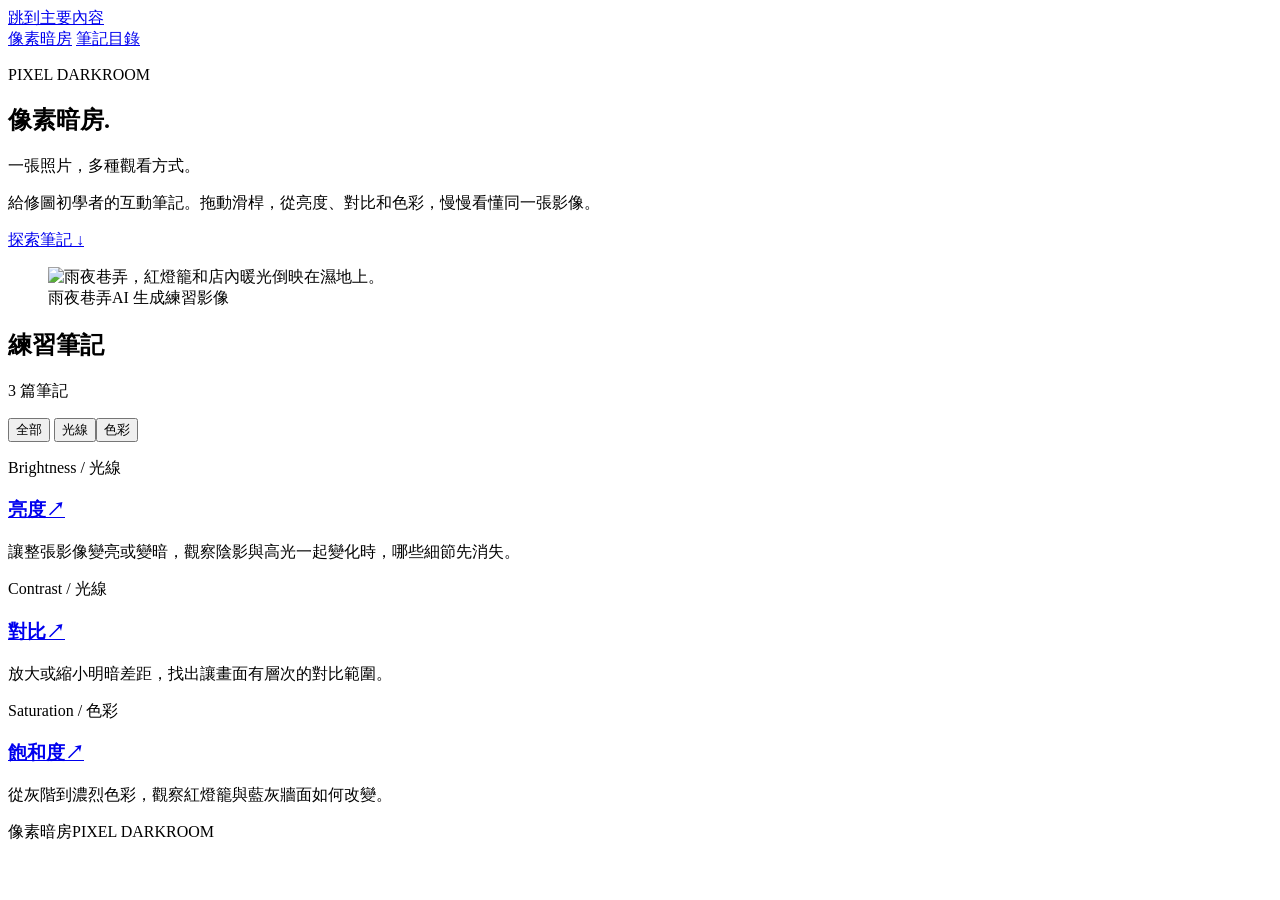
==== docs/index.html @ 0430e25e "Add the Pages entry point" ====
<!doctype html>
<html lang="zh-Hant">
<head>
  <meta charset="utf-8">
  <meta name="viewport" content="width=device-width, initial-scale=1">
  <meta name="description" content="給修圖初學者的互動筆記。">
  <meta name="theme-color" content="#11100f">
  <title>像素暗房｜影像練習筆記</title>
  <link rel="stylesheet" href="./assets/style.css">
  <script defer src="./assets/app.js"></script>
</head>
<body>
  <a class="skip" href="#main">跳到主要內容</a>
  <header class="site-header"><div class="wrap bar">
    <a class="brand" href="./index.html"><span class="brand-mark" aria-hidden="true"></span>像素暗房</a>
    <a class="muted header-link" href="./index.html#notes">筆記目錄</a>
  </div></header>
  <main id="main" class="wrap">
    <section class="hero">
      <div class="hero-copy">
        <p class="eyebrow mono">PIXEL DARKROOM</p>
        <h1>像素暗房<span>.</span></h1>
        <p class="intro">一張照片，多種觀看方式。</p>
        <p class="description">給修圖初學者的互動筆記。拖動滑桿，從亮度、對比和色彩，慢慢看懂同一張影像。</p>
        <a class="primary" href="#notes">探索筆記 <span aria-hidden="true">↓</span></a>
      </div>
      <figure class="hero-photo">
        <img src="./assets/rainy-alley.jpg" alt="雨夜巷弄，紅燈籠和店內暖光倒映在濕地上。" width="1536" height="1024">
        <figcaption><span>雨夜巷弄</span><span>AI 生成練習影像</span></figcaption>
      </figure>
    </section>
    <section id="notes" class="catalog" aria-labelledby="catalog-title">
      <div class="catalog-head">
        <h2 id="catalog-title">練習筆記</h2>
        <p id="result-count" aria-live="polite">3 篇筆記</p>
      </div>
      <div class="filters" role="group" aria-label="筆記分類">
        <button type="button" data-category-filter="" aria-pressed="true">全部</button>
        <button type="button" data-category-filter="光線" aria-pressed="false">光線</button><button type="button" data-category-filter="色彩" aria-pressed="false">色彩</button>
      </div>
      <div class="card-grid">
        <article class="card" data-category="光線">
          <p class="eyebrow mono">Brightness <span> / </span> 光線</p>
          <h3><a href="./notes/brightness/index.html">亮度<span aria-hidden="true">↗</span></a></h3>
          <p class="description">讓整張影像變亮或變暗，觀察陰影與高光一起變化時，哪些細節先消失。</p>
        </article><article class="card" data-category="光線">
          <p class="eyebrow mono">Contrast <span> / </span> 光線</p>
          <h3><a href="./notes/contrast/index.html">對比<span aria-hidden="true">↗</span></a></h3>
          <p class="description">放大或縮小明暗差距，找出讓畫面有層次的對比範圍。</p>
        </article><article class="card" data-category="色彩">
          <p class="eyebrow mono">Saturation <span> / </span> 色彩</p>
          <h3><a href="./notes/color-saturation/index.html">飽和度<span aria-hidden="true">↗</span></a></h3>
          <p class="description">從灰階到濃烈色彩，觀察紅燈籠與藍灰牆面如何改變。</p>
        </article>
      </div>
    </section></main>
  <footer class="site-footer"><div class="wrap bar"><span>像素暗房</span><span class="mono">PIXEL DARKROOM</span></div></footer>
</body>
</html>
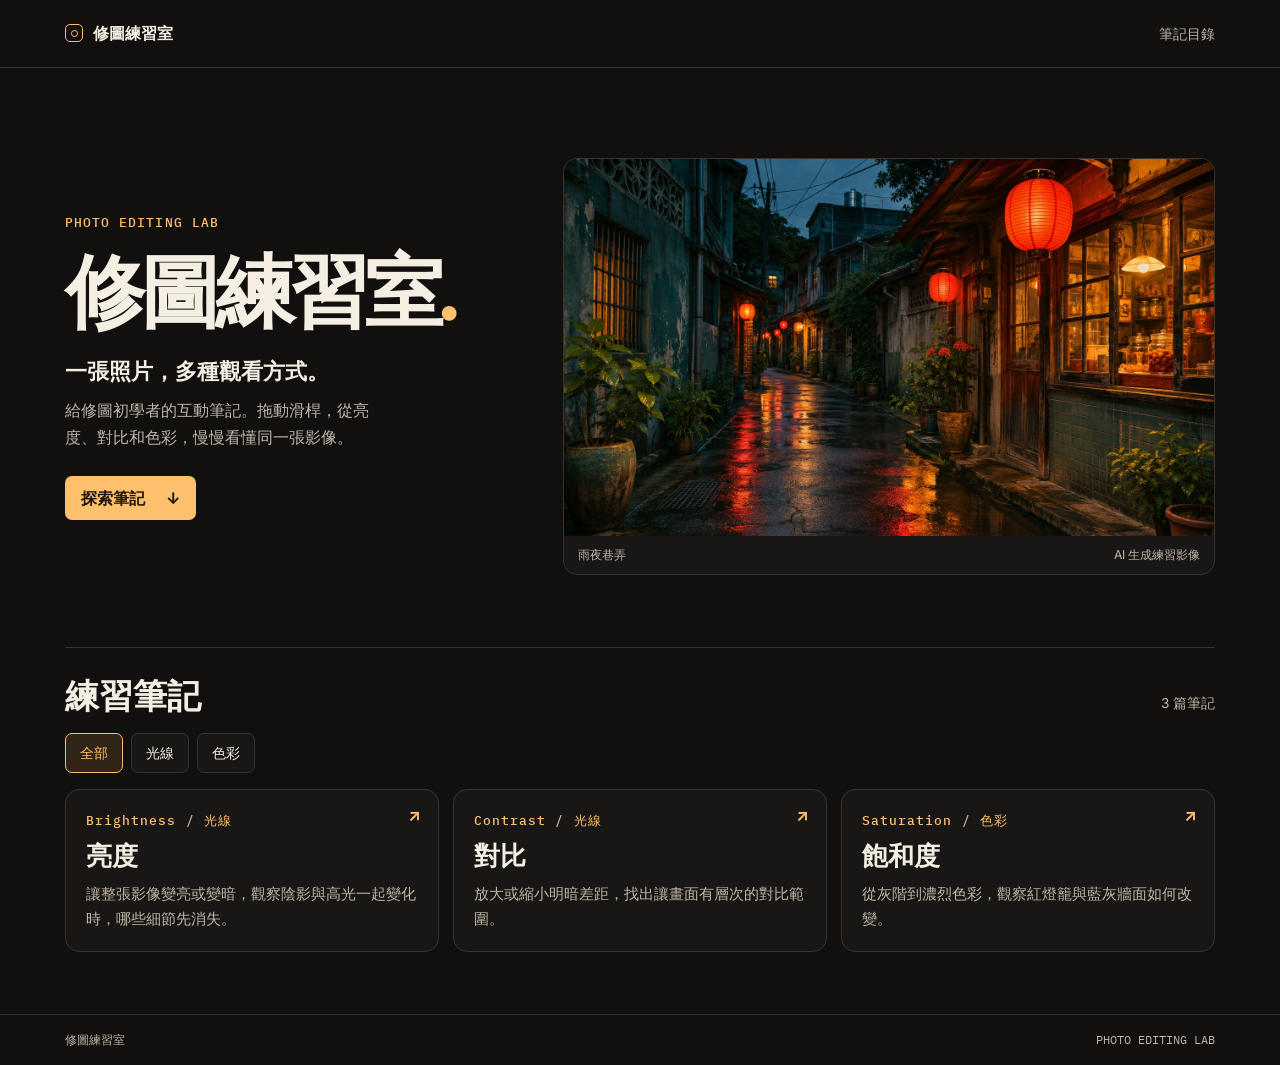
==== commit 126534bb: "Rename project to Photo Editing Lab" ====
--- a/docs/index.html
+++ b/docs/index.html
@@ -5,21 +5,21 @@
   <meta name="viewport" content="width=device-width, initial-scale=1">
   <meta name="description" content="給修圖初學者的互動筆記。">
   <meta name="theme-color" content="#11100f">
-  <title>像素暗房｜影像練習筆記</title>
+  <title>修圖練習室｜影像練習筆記</title>
   <link rel="stylesheet" href="./assets/style.css">
   <script defer src="./assets/app.js"></script>
 </head>
 <body>
   <a class="skip" href="#main">跳到主要內容</a>
   <header class="site-header"><div class="wrap bar">
-    <a class="brand" href="./index.html"><span class="brand-mark" aria-hidden="true"></span>像素暗房</a>
+    <a class="brand" href="./index.html"><span class="brand-mark" aria-hidden="true"></span>修圖練習室</a>
     <a class="muted header-link" href="./index.html#notes">筆記目錄</a>
   </div></header>
   <main id="main" class="wrap">
     <section class="hero">
       <div class="hero-copy">
-        <p class="eyebrow mono">PIXEL DARKROOM</p>
-        <h1>像素暗房<span>.</span></h1>
+        <p class="eyebrow mono">PHOTO EDITING LAB</p>
+        <h1>修圖練習室<span>.</span></h1>
         <p class="intro">一張照片，多種觀看方式。</p>
         <p class="description">給修圖初學者的互動筆記。拖動滑桿，從亮度、對比和色彩，慢慢看懂同一張影像。</p>
         <a class="primary" href="#notes">探索筆記 <span aria-hidden="true">↓</span></a>
@@ -54,6 +54,6 @@
         </article>
       </div>
     </section></main>
-  <footer class="site-footer"><div class="wrap bar"><span>像素暗房</span><span class="mono">PIXEL DARKROOM</span></div></footer>
+  <footer class="site-footer"><div class="wrap bar"><span>修圖練習室</span><span class="mono">PHOTO EDITING LAB</span></div></footer>
 </body>
 </html>
--- a/docs/assets/style.css
+++ b/docs/assets/style.css
@@ -0,0 +1,97 @@
+@import url('https://fonts.googleapis.com/css2?family=IBM+Plex+Mono:wght@400;500&family=Inter:wght@400;500;600;700;800&display=swap');
+
+:root {
+  color-scheme: dark;
+  --bg: #11100f;
+  --panel: #191715;
+  --panel-hover: #201c18;
+  --ink: #f4eee3;
+  --muted: #c0b5a6;
+  --accent: #ffc06d;
+  --line: #3b332b;
+  --radius: 14px;
+  --space: clamp(18px, 3vw, 38px);
+  font-family: Inter, "Noto Sans TC", "Microsoft JhengHei", sans-serif;
+}
+
+*, *::before, *::after { box-sizing: border-box; }
+[hidden] { display: none !important; }
+body { margin: 0; background: var(--bg); color: var(--ink); line-height: 1.65; }
+a { color: inherit; text-decoration: none; }
+img { display: block; width: 100%; height: auto; }
+figure, p, h1, h2, h3 { margin: 0; }
+button, input { font: inherit; }
+button { cursor: pointer; }
+:focus-visible { outline: 3px solid var(--accent); outline-offset: 4px; }
+.wrap { width: min(1150px, calc(100% - var(--space) * 2)); margin-inline: auto; }
+.bar { display: flex; align-items: center; justify-content: space-between; gap: 12px; }
+.mono { font-family: "IBM Plex Mono", "Microsoft JhengHei", monospace; }
+.muted, .description { color: var(--muted); }
+.skip { position: fixed; top: 8px; left: 8px; padding: 8px 14px; background: var(--bg); transform: translateY(-180%); z-index: 5; }
+.skip:focus { transform: none; }
+
+.site-header { border-bottom: 1px solid var(--line); }
+.site-header .bar { min-height: 67px; }
+.brand { display: inline-flex; gap: 10px; align-items: center; font-weight: 800; }
+.brand-mark { width: 18px; height: 18px; border: 1.5px solid var(--accent); border-radius: 5px; display: grid; place-items: center; }
+.brand-mark::after { content: ""; width: 7px; height: 7px; border: 1.5px solid var(--accent); border-radius: 50%; }
+.header-link { font-size: .9rem; }
+.header-link:hover, .back:hover { color: var(--accent); }
+
+.hero { display: grid; grid-template-columns: .8fr 1.2fr; gap: clamp(28px, 5vw, 75px); padding-block: clamp(38px, 7vw, 92px) clamp(32px, 6vw, 72px); align-items: center; }
+.hero h1 { font-size: clamp(3.25rem, 6.25vw, 5.65rem); line-height: 1.12; font-weight: 800; letter-spacing: -.065em; margin-block: 12px 18px; }
+.hero h1 span { color: var(--accent); }
+.eyebrow { color: var(--accent); font-size: .82rem; font-weight: 500; letter-spacing: .08em; }
+.intro { font-size: clamp(1.05rem, 2vw, 1.35rem); font-weight: 700; margin-bottom: 8px; }
+.hero .description { max-width: 31ch; }
+.primary { display: inline-flex; align-items: center; gap: 21px; margin-top: 26px; padding: 9px 16px; border-radius: 7px; color: #211509; background: var(--accent); font-weight: 700; }
+.primary:hover { background: #ffdaaa; }
+figure { overflow: hidden; background: var(--panel); border: 1px solid var(--line); border-radius: var(--radius); }
+.hero-photo img { aspect-ratio: 1.72; object-fit: cover; }
+figcaption { display: flex; flex-wrap: wrap; justify-content: space-between; gap: 4px 15px; padding: 9px 14px; color: var(--muted); font-size: .76rem; }
+
+.catalog { padding-block: 26px 62px; border-top: 1px solid var(--line); }
+.catalog-head { display: flex; align-items: baseline; justify-content: space-between; gap: 14px; }
+.catalog-head h2 { font-size: clamp(1.6rem, 3vw, 2.15rem); line-height: 1.25; }
+#result-count { color: var(--muted); font-size: .85rem; }
+.filters { display: flex; flex-wrap: wrap; gap: 8px; margin-block: 16px; }
+.filters button, [data-reset] { border: 1px solid var(--line); border-radius: 7px; background: var(--panel); color: var(--ink); padding: 7px 14px; font-size: .9rem; }
+.filters button:hover, [data-reset]:hover { border-color: var(--accent); }
+.filters button[aria-pressed="true"] { color: var(--accent); border-color: var(--accent); background: #302416; }
+.card-grid { display: grid; grid-template-columns: repeat(3, minmax(0, 1fr)); gap: 14px; }
+.card { position: relative; min-width: 0; padding: 20px; background: var(--panel); border: 1px solid var(--line); border-radius: var(--radius); }
+.card:hover, .card:focus-within { background: var(--panel-hover); border-color: var(--accent); }
+.card .eyebrow span { color: var(--muted); }
+.card h3 { font-size: 1.6rem; line-height: 1.3; margin-block: 7px 10px; }
+.card h3 span { position: absolute; top: 15px; right: 17px; color: var(--accent); font-size: 1.05rem; }
+.card a::after { content: ""; position: absolute; inset: 0; }
+.card .description { font-size: .93rem; }
+.site-footer { border-top: 1px solid var(--line); color: var(--muted); font-size: .75rem; padding-block: 15px; }
+
+.back { display: inline-block; margin-top: 26px; color: var(--muted); font-size: .9rem; }
+.article-header { margin-block: 16px 24px; }
+.article-header h1 { font-size: clamp(2.7rem, 5.5vw, 4.1rem); line-height: 1.13; margin-block: 5px 12px; }
+.lab { display: grid; grid-template-columns: 1.7fr 1fr; gap: 16px; align-items: start; }
+.controls { background: var(--panel); padding: var(--space); border: 1px solid var(--line); border-radius: var(--radius); }
+.controls h2, .reading h2 { font-size: 1.2rem; }
+.slider-line { display: flex; justify-content: space-between; align-items: center; gap: 12px; margin-top: 24px; }
+output { font-variant-numeric: tabular-nums; color: var(--accent); }
+input[type="range"] { display: block; width: 100%; margin: 8px 0; min-height: 32px; accent-color: var(--accent); }
+.baseline { font-size: .82rem; margin-bottom: 16px; }
+.reading { display: grid; gap: 24px; max-width: 72ch; margin-block: 34px; }
+.reading h2 { margin-bottom: 6px; }
+.reading ol { margin-block: 0; padding-inline-start: 1.5em; }
+.reading li + li { margin-top: 7px; }
+.takeaway { border-left: 3px solid var(--accent); background: var(--panel); padding: 15px 18px; }
+.adjacent { border-top: 1px solid var(--line); padding-block: 20px 40px; display: flex; justify-content: space-between; gap: 12px; }
+.adjacent a { display: grid; gap: 4px; font-weight: 700; }
+.adjacent a:last-child { text-align: right; }
+.adjacent small { color: var(--accent); font-weight: 500; }
+
+@media (max-width: 740px) {
+  .hero, .card-grid, .lab { grid-template-columns: 1fr; }
+  .hero .description { max-width: 45ch; }
+  .catalog { padding-bottom: 35px; }
+  .hero-photo img { aspect-ratio: 1.5; }
+}
+
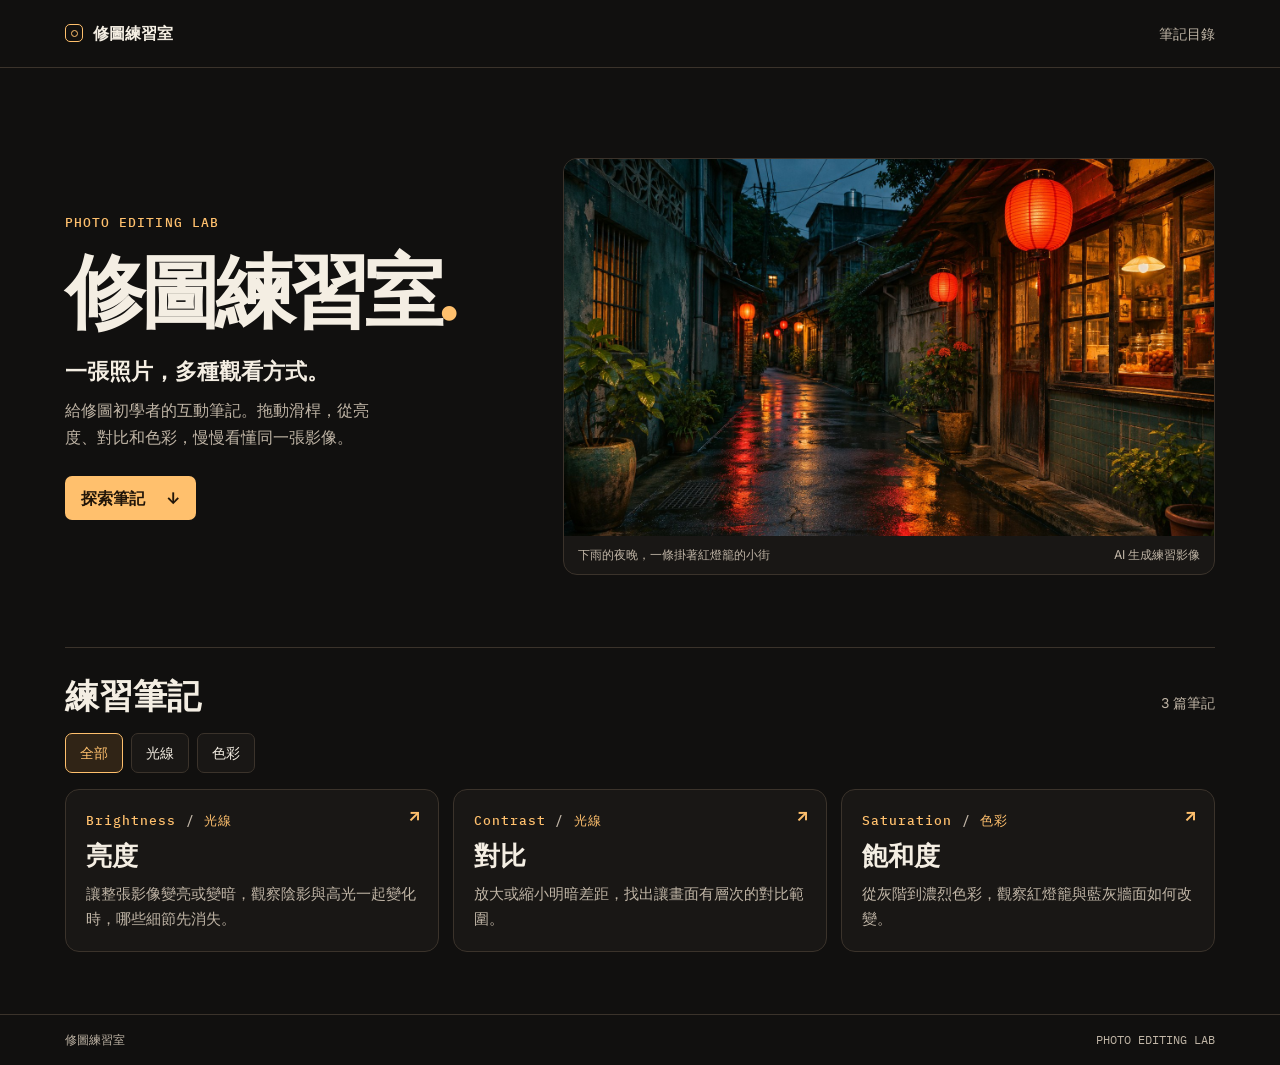
==== commit fb75b61b: "Use plain language for the practice photo caption" ====
--- a/docs/index.html
+++ b/docs/index.html
@@ -25,8 +25,8 @@
         <a class="primary" href="#notes">探索筆記 <span aria-hidden="true">↓</span></a>
       </div>
       <figure class="hero-photo">
-        <img src="./assets/rainy-alley.jpg" alt="雨夜巷弄，紅燈籠和店內暖光倒映在濕地上。" width="1536" height="1024">
-        <figcaption><span>雨夜巷弄</span><span>AI 生成練習影像</span></figcaption>
+        <img src="./assets/rainy-alley.jpg" alt="下雨的夜晚，紅燈籠和店裡的燈光倒映在小街的路面上。" width="1536" height="1024">
+        <figcaption><span>下雨的夜晚，一條掛著紅燈籠的小街</span><span>AI 生成練習影像</span></figcaption>
       </figure>
     </section>
     <section id="notes" class="catalog" aria-labelledby="catalog-title">
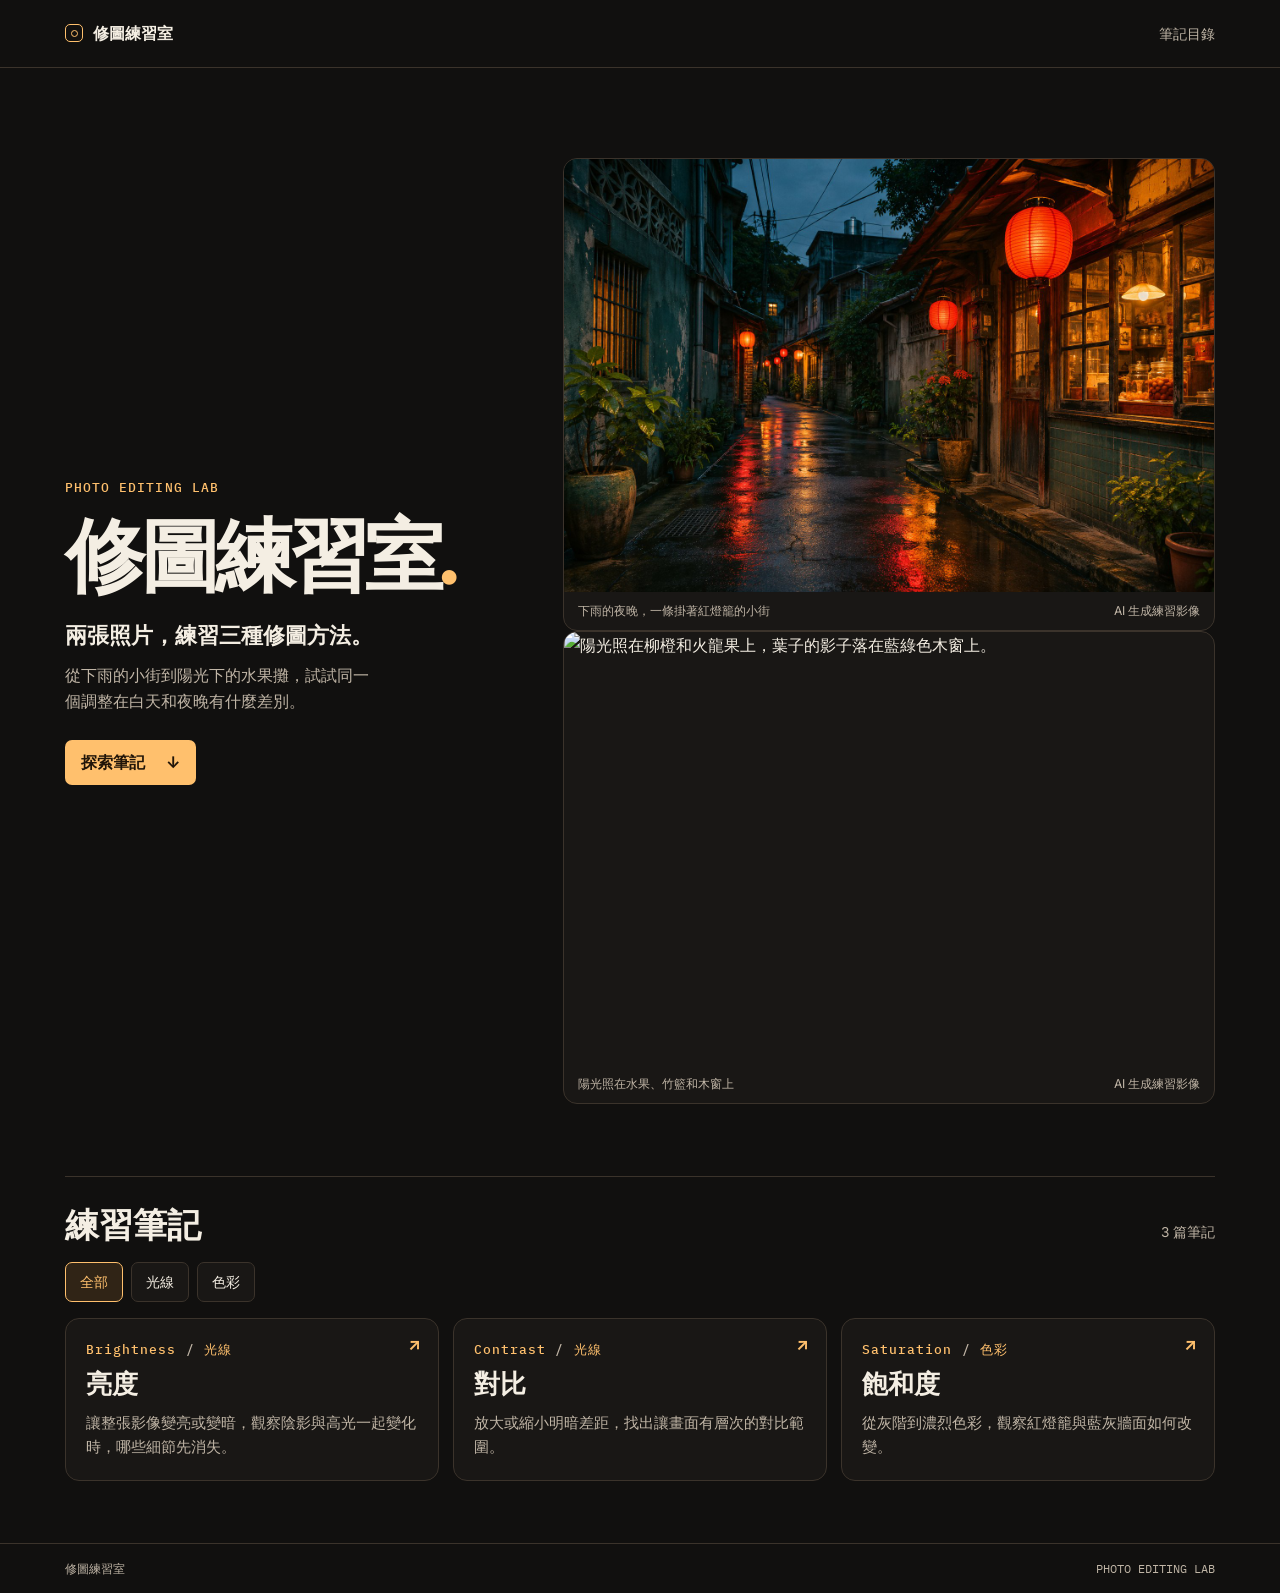
==== commit 25519f88: "Add a daytime photo to the practice lab" ====
--- a/docs/index.html
+++ b/docs/index.html
@@ -20,14 +20,19 @@
       <div class="hero-copy">
         <p class="eyebrow mono">PHOTO EDITING LAB</p>
         <h1>修圖練習室<span>.</span></h1>
-        <p class="intro">一張照片，多種觀看方式。</p>
-        <p class="description">給修圖初學者的互動筆記。拖動滑桿，從亮度、對比和色彩，慢慢看懂同一張影像。</p>
+        <p class="intro">兩張照片，練習三種修圖方法。</p>
+        <p class="description">從下雨的小街到陽光下的水果攤，試試同一個調整在白天和夜晚有什麼差別。</p>
         <a class="primary" href="#notes">探索筆記 <span aria-hidden="true">↓</span></a>
       </div>
-      <figure class="hero-photo">
-        <img src="./assets/rainy-alley.jpg" alt="下雨的夜晚，紅燈籠和店裡的燈光倒映在小街的路面上。" width="1536" height="1024">
-        <figcaption><span>下雨的夜晚，一條掛著紅燈籠的小街</span><span>AI 生成練習影像</span></figcaption>
-      </figure>
+      <div class="hero-photos">
+        <figure>
+    <img src="./assets/rainy-alley.jpg" alt="下雨的夜晚，紅燈籠和店裡的燈光倒映在小街的路面上。" width="1536" height="1024">
+    <figcaption><span>下雨的夜晚，一條掛著紅燈籠的小街</span><span>AI 生成練習影像</span></figcaption>
+  </figure><figure>
+    <img src="./assets/sunny-fruit-stall.jpg" alt="陽光照在柳橙和火龍果上，葉子的影子落在藍綠色木窗上。" width="1536" height="1024">
+    <figcaption><span>陽光照在水果、竹籃和木窗上</span><span>AI 生成練習影像</span></figcaption>
+  </figure>
+      </div>
     </section>
     <section id="notes" class="catalog" aria-labelledby="catalog-title">
       <div class="catalog-head">
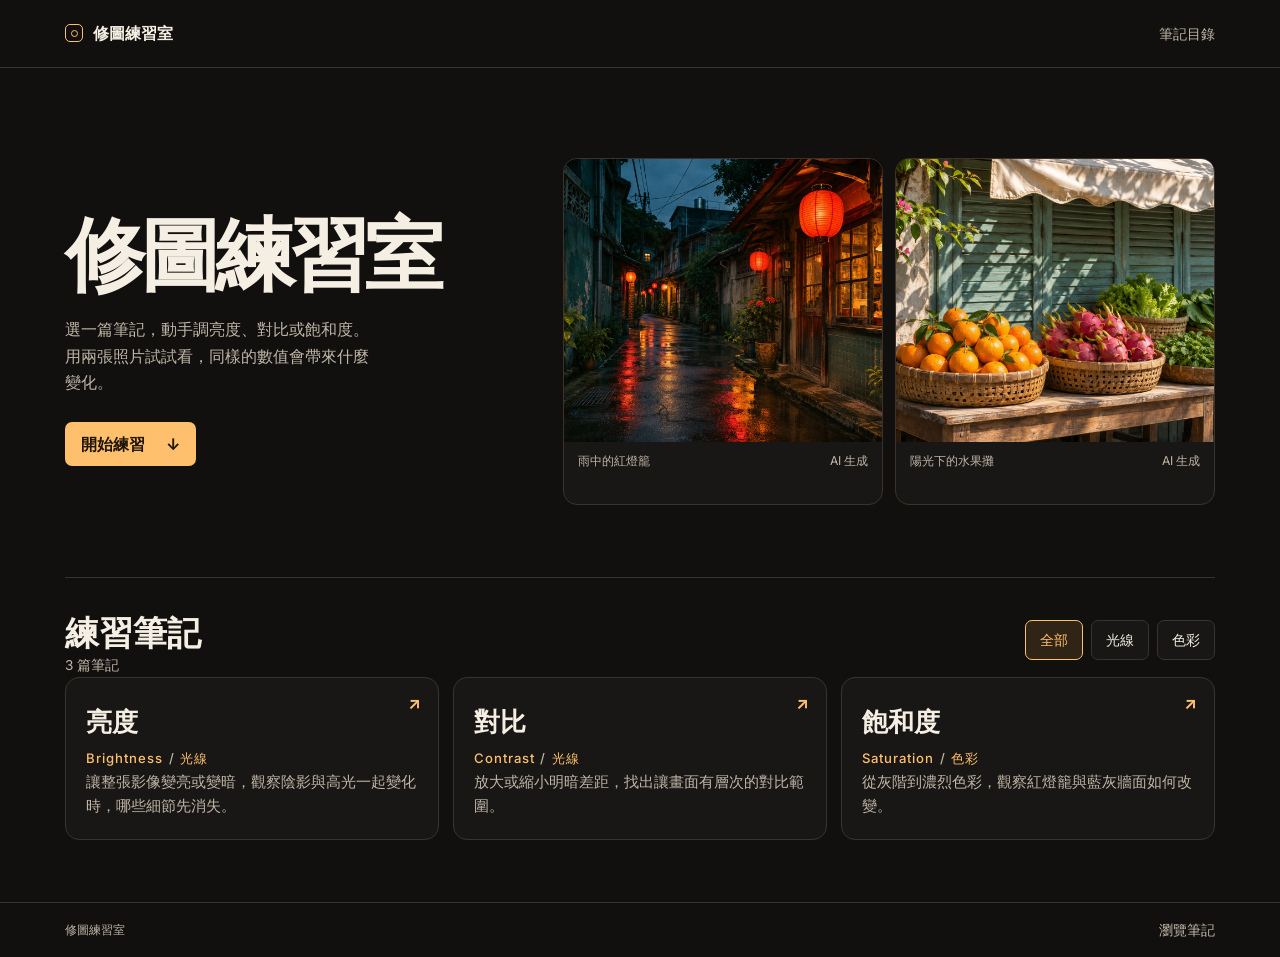
==== commit d21fdcec: "Simplify the site layout and practice controls" ====
--- a/docs/index.html
+++ b/docs/index.html
@@ -4,7 +4,7 @@
   <meta charset="utf-8">
   <meta name="viewport" content="width=device-width, initial-scale=1">
   <meta name="description" content="給修圖初學者的互動筆記。">
-  <meta name="theme-color" content="#11100f">
+  <meta name="theme-color" content="#f8f7f3">
   <title>修圖練習室｜影像練習筆記</title>
   <link rel="stylesheet" href="./assets/style.css">
   <script defer src="./assets/app.js"></script>
@@ -18,47 +18,47 @@
   <main id="main" class="wrap">
     <section class="hero">
       <div class="hero-copy">
-        <p class="eyebrow mono">PHOTO EDITING LAB</p>
-        <h1>修圖練習室<span>.</span></h1>
-        <p class="intro">兩張照片，練習三種修圖方法。</p>
-        <p class="description">從下雨的小街到陽光下的水果攤，試試同一個調整在白天和夜晚有什麼差別。</p>
-        <a class="primary" href="#notes">探索筆記 <span aria-hidden="true">↓</span></a>
+        <h1>修圖練習室</h1>
+        <p class="description">選一篇筆記，動手調亮度、對比或飽和度。用兩張照片試試看，同樣的數值會帶來什麼變化。</p>
+        <a class="primary" href="#notes">開始練習 <span aria-hidden="true">↓</span></a>
       </div>
       <div class="hero-photos">
         <figure>
     <img src="./assets/rainy-alley.jpg" alt="下雨的夜晚，紅燈籠和店裡的燈光倒映在小街的路面上。" width="1536" height="1024">
-    <figcaption><span>下雨的夜晚，一條掛著紅燈籠的小街</span><span>AI 生成練習影像</span></figcaption>
+    <figcaption><span>雨中的紅燈籠</span><span>AI 生成</span></figcaption>
   </figure><figure>
     <img src="./assets/sunny-fruit-stall.jpg" alt="陽光照在柳橙和火龍果上，葉子的影子落在藍綠色木窗上。" width="1536" height="1024">
-    <figcaption><span>陽光照在水果、竹籃和木窗上</span><span>AI 生成練習影像</span></figcaption>
+    <figcaption><span>陽光下的水果攤</span><span>AI 生成</span></figcaption>
   </figure>
       </div>
     </section>
     <section id="notes" class="catalog" aria-labelledby="catalog-title">
       <div class="catalog-head">
-        <h2 id="catalog-title">練習筆記</h2>
-        <p id="result-count" aria-live="polite">3 篇筆記</p>
-      </div>
-      <div class="filters" role="group" aria-label="筆記分類">
-        <button type="button" data-category-filter="" aria-pressed="true">全部</button>
-        <button type="button" data-category-filter="光線" aria-pressed="false">光線</button><button type="button" data-category-filter="色彩" aria-pressed="false">色彩</button>
+        <div class="catalog-title">
+          <h2 id="catalog-title">練習筆記</h2>
+          <p id="result-count" aria-live="polite">3 篇筆記</p>
+        </div>
+        <div class="filters" role="group" aria-label="筆記分類">
+          <button type="button" data-category-filter="" aria-pressed="true">全部</button>
+          <button type="button" data-category-filter="光線" aria-pressed="false">光線</button><button type="button" data-category-filter="色彩" aria-pressed="false">色彩</button>
+        </div>
       </div>
       <div class="card-grid">
         <article class="card" data-category="光線">
-          <p class="eyebrow mono">Brightness <span> / </span> 光線</p>
           <h3><a href="./notes/brightness/index.html">亮度<span aria-hidden="true">↗</span></a></h3>
+          <p class="eyebrow">Brightness <span> / </span> 光線</p>
           <p class="description">讓整張影像變亮或變暗，觀察陰影與高光一起變化時，哪些細節先消失。</p>
         </article><article class="card" data-category="光線">
-          <p class="eyebrow mono">Contrast <span> / </span> 光線</p>
           <h3><a href="./notes/contrast/index.html">對比<span aria-hidden="true">↗</span></a></h3>
+          <p class="eyebrow">Contrast <span> / </span> 光線</p>
           <p class="description">放大或縮小明暗差距，找出讓畫面有層次的對比範圍。</p>
         </article><article class="card" data-category="色彩">
-          <p class="eyebrow mono">Saturation <span> / </span> 色彩</p>
           <h3><a href="./notes/color-saturation/index.html">飽和度<span aria-hidden="true">↗</span></a></h3>
+          <p class="eyebrow">Saturation <span> / </span> 色彩</p>
           <p class="description">從灰階到濃烈色彩，觀察紅燈籠與藍灰牆面如何改變。</p>
         </article>
       </div>
     </section></main>
-  <footer class="site-footer"><div class="wrap bar"><span>修圖練習室</span><span class="mono">PHOTO EDITING LAB</span></div></footer>
+  <footer class="site-footer"><div class="wrap bar"><span>修圖練習室</span><a class="header-link" href="./index.html#notes">瀏覽筆記</a></div></footer>
 </body>
 </html>
--- a/docs/assets/style.css
+++ b/docs/assets/style.css
@@ -47,7 +47,10 @@
 .primary { display: inline-flex; align-items: center; gap: 21px; margin-top: 26px; padding: 9px 16px; border-radius: 7px; color: #211509; background: var(--accent); font-weight: 700; }
 .primary:hover { background: #ffdaaa; }
 figure { overflow: hidden; background: var(--panel); border: 1px solid var(--line); border-radius: var(--radius); }
-.hero-photo img { aspect-ratio: 1.72; object-fit: cover; }
+.hero-photos { display: grid; grid-template-columns: repeat(2, minmax(0, 1fr)); gap: 12px; }
+.hero-photos img { aspect-ratio: 1.12; object-fit: cover; }
+.hero-photos figcaption { min-height: 62px; align-content: start; }
+.photo-options { padding-bottom: 16px; border-bottom: 1px solid var(--line); }
 figcaption { display: flex; flex-wrap: wrap; justify-content: space-between; gap: 4px 15px; padding: 9px 14px; color: var(--muted); font-size: .76rem; }
 
 .catalog { padding-block: 26px 62px; border-top: 1px solid var(--line); }
@@ -92,6 +95,6 @@
   .hero, .card-grid, .lab { grid-template-columns: 1fr; }
   .hero .description { max-width: 45ch; }
   .catalog { padding-bottom: 35px; }
-  .hero-photo img { aspect-ratio: 1.5; }
+  .hero-photos img { aspect-ratio: 1.2; }
 }
-
+
